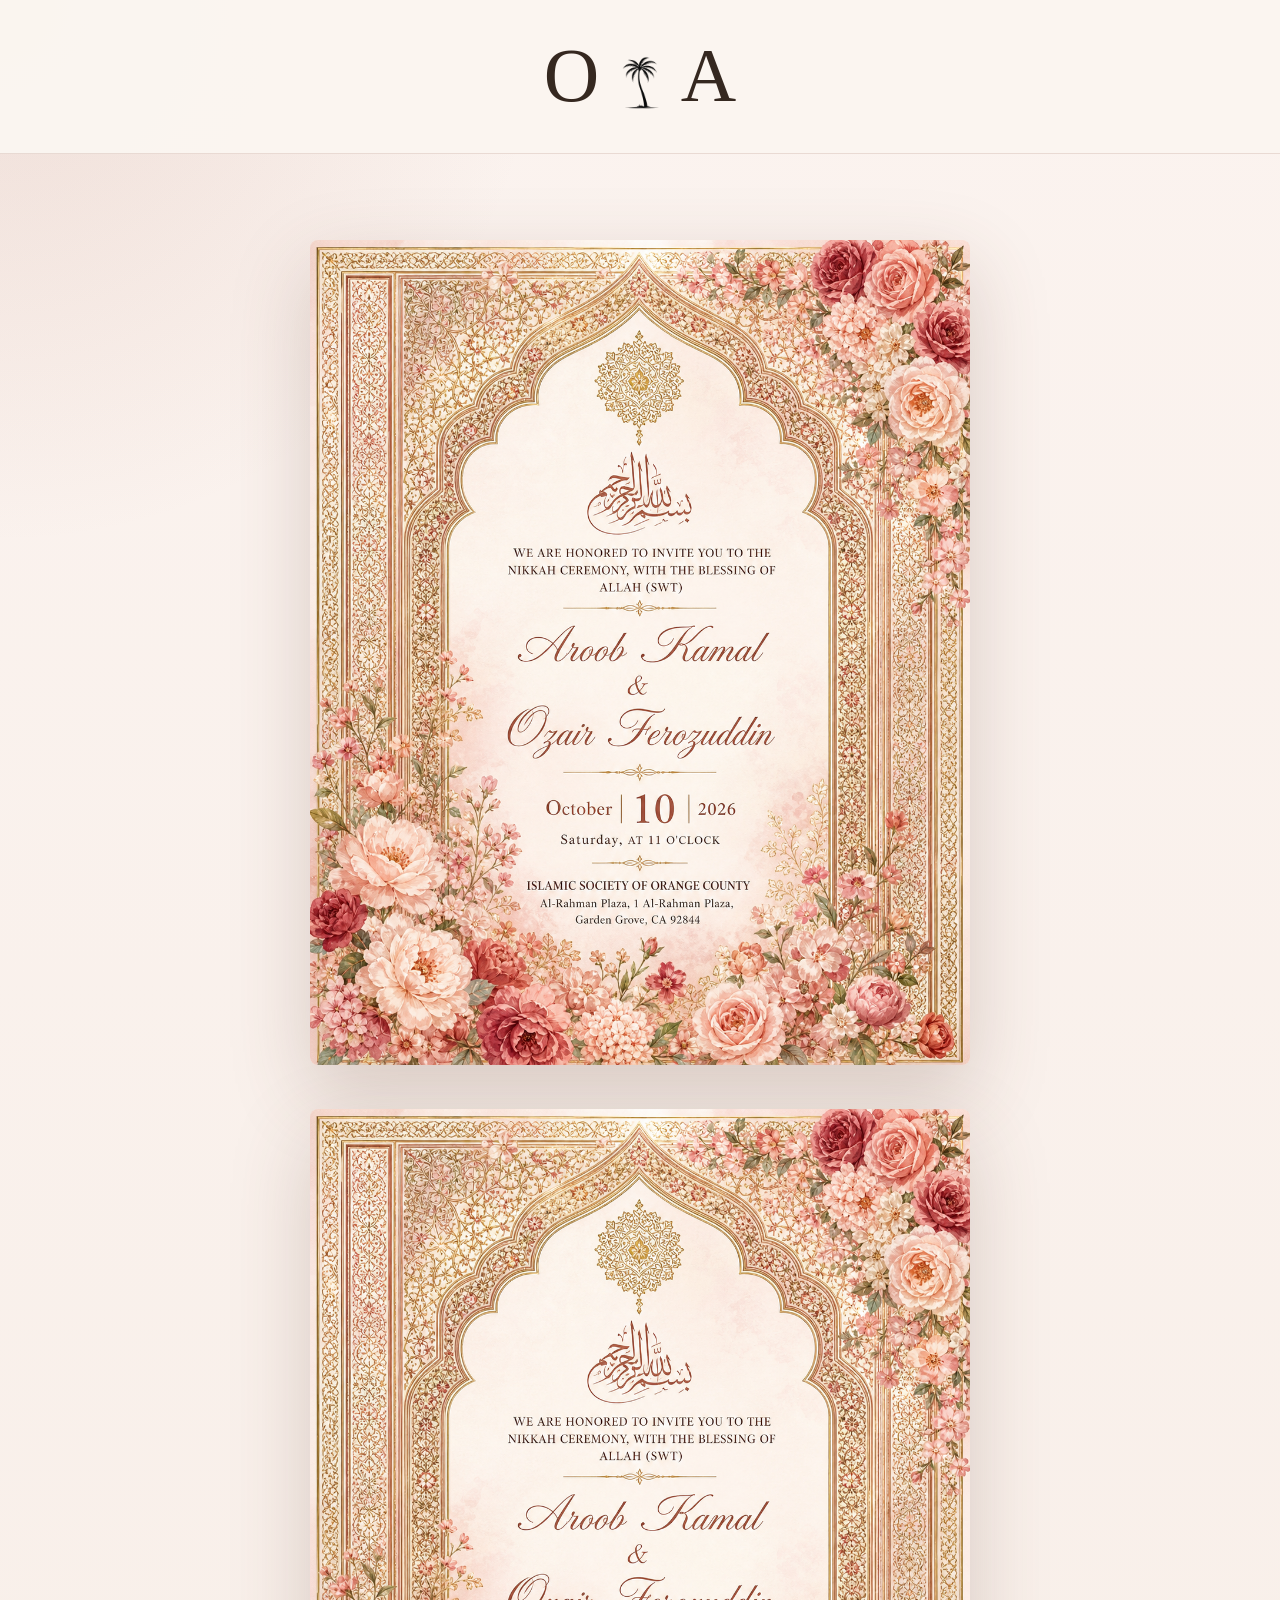
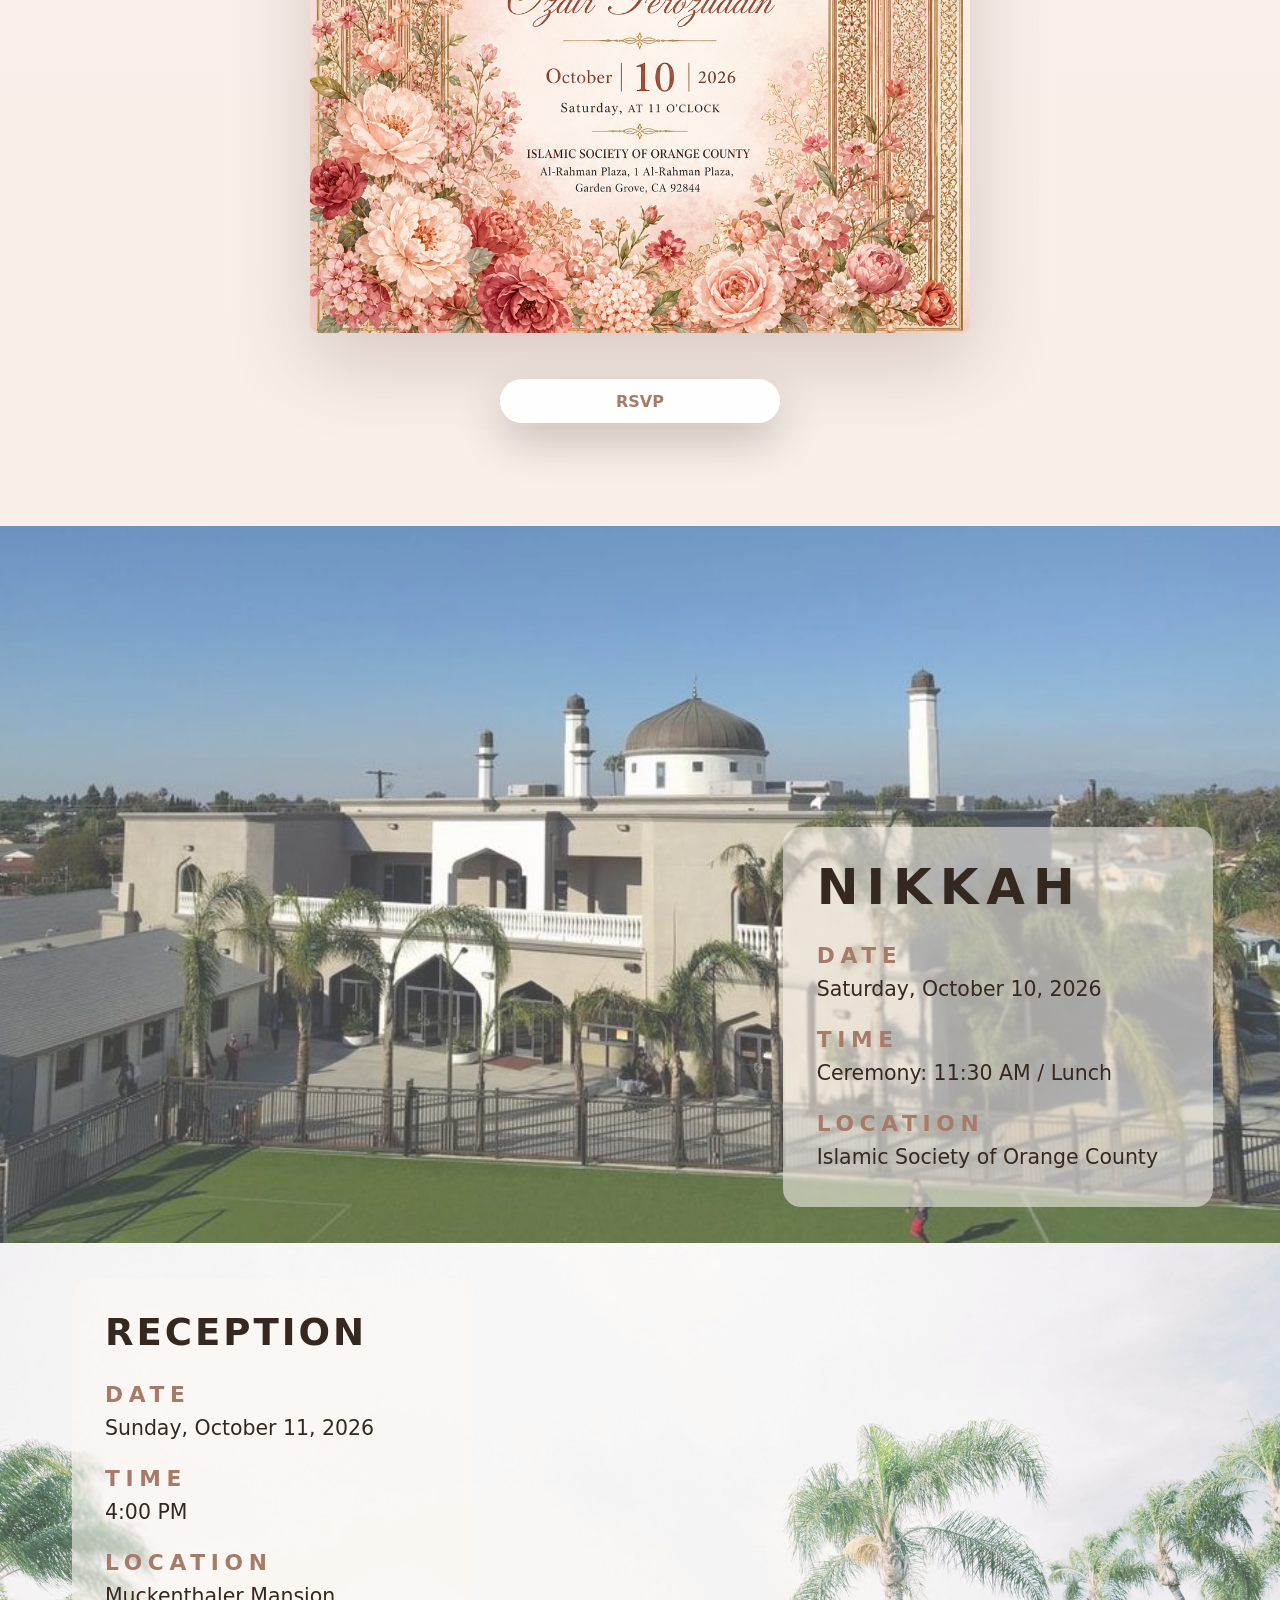
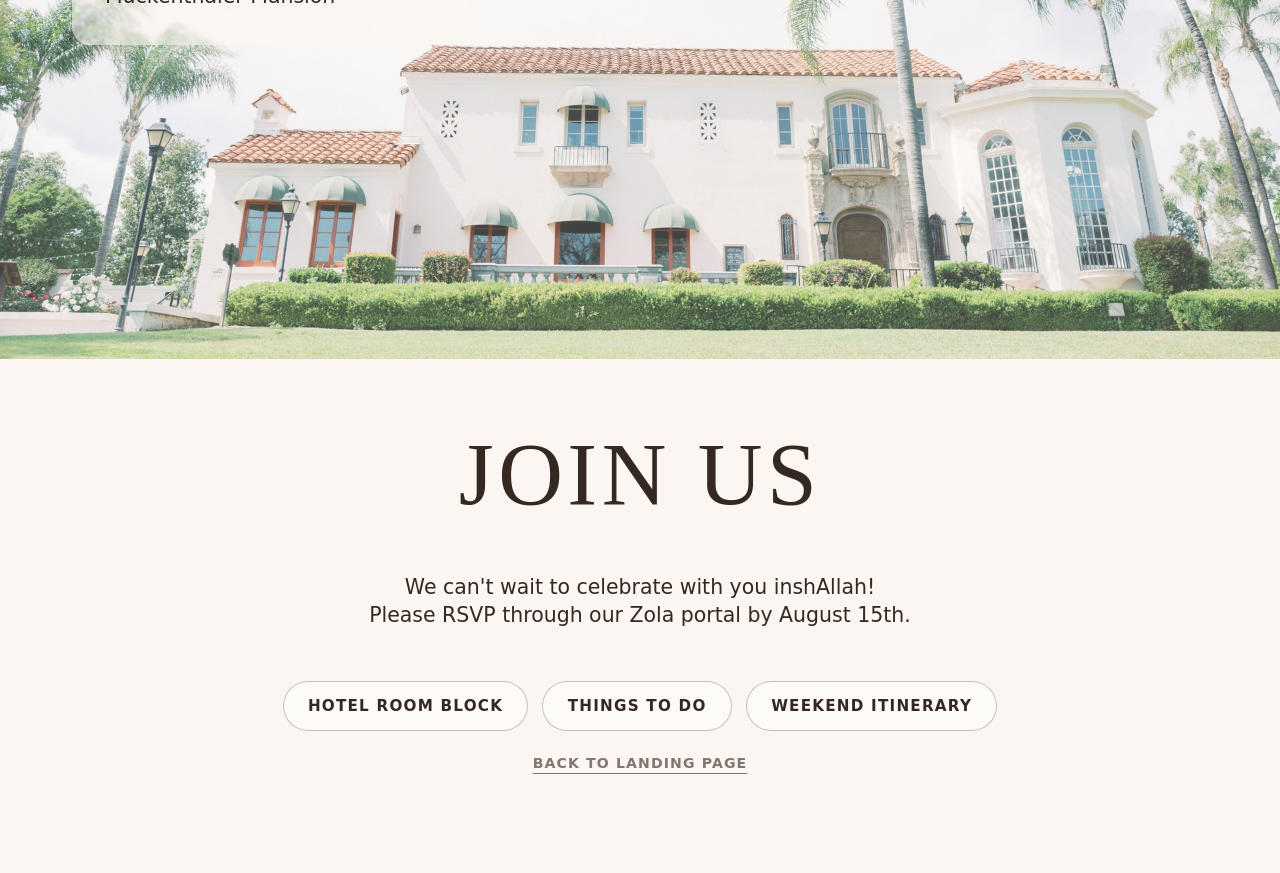
==== invitation.html @ c5f68859 "just built a completely diff rocket, old one too slow" ====
<!doctype html>
<html lang="en">
  <head>
    <meta charset="utf-8">
    <meta name="viewport" content="width=device-width, initial-scale=1">
    <meta name="description" content="Wedding celebration website for Ozair and Aroob.">
    <meta property="og:title" content="Ozair & Aroob | Wedding Celebration">
    <meta property="og:description" content="Wedding invitation and celebration details for Ozair and Aroob.">
    <meta property="og:type" content="website">
    <meta property="og:url" content="https://ozairandaroob.com/">
    <meta property="og:image" content="https://ozairandaroob.com/assets/palmtreegpt.png">
    <meta property="og:image:alt" content="Palm tree silhouette">
    <meta name="twitter:card" content="summary">
    <meta name="twitter:title" content="Ozair & Aroob | Wedding Celebration">
    <meta name="twitter:description" content="Wedding invitation and celebration details for Ozair and Aroob.">
    <meta name="twitter:image" content="https://ozairandaroob.com/assets/palmtreegpt.png">
    <title>Ozair & Aroob | Wedding Celebration</title>
    <link rel="icon" href="data:image/svg+xml,%3Csvg xmlns='http://www.w3.org/2000/svg' viewBox='0 0 64 64'%3E%3Ctext y='52' x='32' text-anchor='middle' font-size='48'%3E%F0%9F%8C%B4%3C/text%3E%3C/svg%3E">
    <link rel="apple-touch-icon" href="assets/palmtreegpt.png">
    <link rel="preload" as="image" href="assets/O%26A%20Nikkah%20Invitation%20Card.png">
    <link rel="stylesheet" href="styles.css">
  </head>
  <body class="invitation-page">
    <header class="site-header" aria-label="Wedding site navigation">
      <a class="brand" href="index.html">
        O
        <img class="brand-palm" src="assets/palmtreegpt.png" alt="">
        A
      </a>
    </header>

    <main>
      <section class="invitation-section" aria-label="Wedding invitations">
        <div class="invitation-grid">
          <div class="invitation-frame">
            <img src="assets/O%26A%20Nikkah%20Invitation%20Card.png" alt="Nikkah invitation for Ozair and Aroob">
          </div>
          <div class="invitation-frame">
            <img src="assets/O%26A%20Nikkah%20Invitation%20Card.png" alt="Second wedding invitation for Ozair and Aroob">
          </div>
        </div>
        <button class="primary-button invitation-rsvp" type="button" data-open-rsvp>RSVP</button>
      </section>

      <section id="welcome" class="nikkah-section" aria-labelledby="nikkah-title">
        <img class="nikkah-image" src="assets/isoc-masjid-cropped.jpg" alt="Islamic Association of Orange County mosque exterior">
        <div class="nikkah-veil"></div>
        <div class="nikkah-card">
          <h2 id="nikkah-title">Nikkah</h2>
          <dl class="nikkah-list">
            <div>
              <dt>Date</dt>
              <dd>Saturday, October 10, 2026</dd>
            </div>
            <div>
              <dt>Time</dt>
              <dd>Ceremony: 11:30 AM / Lunch</dd>
            </div>
            <div>
              <dt>Location</dt>
              <dd>Islamic Society of Orange County</dd>
            </div>
          </dl>
        </div>
      </section>

      <section id="ceremony" class="reception-section" aria-labelledby="reception-title">
        <img class="reception-image" src="assets/mansion.jpg" alt="Muckenthaler Mansion exterior with palm trees">
        <div class="reception-veil"></div>
        <div class="reception-card">
          <h2 id="reception-title">Reception</h2>
          <dl class="reception-list">
            <div>
              <dt>Date</dt>
              <dd>Sunday, October 11, 2026</dd>
            </div>
            <div>
              <dt>Time</dt>
              <dd>4:00 PM</dd>
            </div>
            <div>
              <dt>Location</dt>
              <dd>Muckenthaler Mansion</dd>
            </div>
          </dl>
        </div>
      </section>
    </main>

    <footer id="details" class="footer">
      <h2>Join Us</h2>
      <p>We can't wait to celebrate with you inshAllah!</p>
      <p>Please RSVP through our Zola portal by August 15th.</p>
      <nav class="footer-links" aria-label="Additional wedding pages">
        <a href="hotel-room-block.html">Hotel Room Block</a>
        <a href="things-to-do.html">Things To Do</a>
        <a href="weekend-itinerary.html">Weekend Itinerary</a>
      </nav>
      <a class="landing-link" href="index.html">Back to landing page</a>
    </footer>

    <dialog class="rsvp-dialog" aria-labelledby="rsvp-title">
      <form class="rsvp-form" method="dialog">
        <button class="close-button" type="button" aria-label="Close RSVP form" data-close-rsvp>&times;</button>
        <p class="section-kicker">RSVP</p>
        <h2 id="rsvp-title">Will you be joining us?</h2>
        <label>
          Name
          <input type="text" name="name" autocomplete="name" placeholder="Your full name">
        </label>
        <label>
          Email
          <input type="email" name="email" autocomplete="email" placeholder="you@example.com">
        </label>
        <label>
          Attendance
          <select name="attendance">
            <option>Happily attending</option>
            <option>Unable to attend</option>
          </select>
        </label>
        <label>
          Message
          <textarea name="message" rows="4" placeholder="Dietary notes, song requests, or a sweet note"></textarea>
        </label>
        <button class="primary-button primary-button--full" type="submit">Send RSVP</button>
      </form>
    </dialog>

    <script src="script.js"></script>
  </body>
</html>
---- styles.css ----
:root {
  --ink: #352820;
  --paper: #fbf6f1;
  --sage: #8f7465;
  --rose: #a77b68;
  --white: #ffffff;
  --shadow: 0 22px 70px rgba(22, 32, 29, 0.18);
}

* {
  box-sizing: border-box;
}

html {
  scroll-behavior: smooth;
}

body {
  margin: 0;
  color: var(--ink);
  background: var(--paper);
  font-family: Inter, ui-sans-serif, system-ui, -apple-system, BlinkMacSystemFont, "Segoe UI", sans-serif;
}

body.landing-page,
body.invitation-page {
  min-height: 100vh;
}

button,
input,
select,
textarea {
  font: inherit;
}

a {
  color: inherit;
}

.site-header {
  position: relative;
  z-index: 10;
  display: grid;
  grid-template-columns: 1fr;
  align-items: center;
  justify-items: center;
  width: 100%;
  min-height: 154px;
  margin: 0;
  padding: 24px clamp(24px, 4vw, 76px);
  border-bottom: 1px solid rgba(167, 123, 104, 0.22);
  color: var(--ink);
  background: rgba(251, 246, 241, 0.96);
}

.brand {
  display: inline-flex;
  align-items: center;
  justify-self: center;
  gap: 0.16em;
  text-decoration: none;
  font-family: Georgia, "Times New Roman", serif;
  font-size: clamp(4.2rem, 6vw, 6.4rem);
  line-height: 1;
  letter-spacing: 0;
}

.brand-palm {
  display: inline-block;
  width: 0.74em;
  height: 0.94em;
  object-fit: contain;
  transform: translateY(0.1em);
}

.primary-button {
  min-height: 44px;
  border: 0;
  border-radius: 999px;
  cursor: pointer;
  font-weight: 700;
}

.primary-button {
  display: inline-flex;
  align-items: center;
  justify-content: center;
  width: max-content;
  min-width: 280px;
  padding: 0 42px;
  color: var(--rose);
  background: rgba(255, 255, 255, 0.96);
  box-shadow: 0 18px 44px rgba(53, 40, 32, 0.24);
  transition: transform 180ms ease, background 180ms ease;
}

.primary-button:hover {
  transform: translateY(-1px);
}

.primary-button:hover {
  background: var(--white);
}

.hero {
  position: relative;
  display: grid;
  min-height: calc(100vh - 154px);
  overflow: hidden;
  color: var(--white);
}

.hero-video,
.hero-tint {
  position: absolute;
  inset: 0;
  width: 100%;
  height: 100%;
}

.hero-video {
  object-fit: cover;
}

.hero-tint {
  background:
    linear-gradient(0deg, rgba(20, 14, 10, 0.48), rgba(20, 14, 10, 0.05) 54%),
    rgba(245, 216, 166, 0.08);
}

.hero-content {
  position: relative;
  z-index: 1;
  align-self: center;
  justify-self: center;
  display: grid;
  justify-items: center;
  width: min(1320px, calc(100% - 40px));
  margin: 0 auto;
  padding: clamp(80px, 11vw, 150px) 0 34px;
  text-align: center;
}

.eyebrow,
.section-kicker {
  margin: 0 0 14px;
  color: currentColor;
  font-size: 0.78rem;
  font-weight: 800;
  letter-spacing: 0.12em;
  text-transform: uppercase;
}

.hero h1 {
  max-width: 1180px;
  margin: 0;
  font-family: Georgia, "Times New Roman", serif;
  font-size: clamp(4.7rem, 10vw, 9.1rem);
  font-weight: 400;
  line-height: 0.9;
  letter-spacing: 0;
  text-transform: uppercase;
}

.hero-location,
.hero-date {
  margin: 0;
  color: rgba(255, 255, 255, 0.96);
  font-weight: 400;
  line-height: 1.15;
}

.hero-location {
  margin-top: 28px;
  font-size: clamp(2rem, 4vw, 3.55rem);
}

.hero-date {
  margin-top: 14px;
  margin-bottom: 62px;
  font-size: clamp(1.65rem, 3vw, 2.85rem);
}

.landing-hero {
  min-height: 100vh;
}

.landing-content {
  padding-top: clamp(96px, 12vw, 164px);
}

.enter-button {
  position: relative;
  display: inline-flex;
  align-items: center;
  justify-content: center;
  min-height: 52px;
  margin-top: 4px;
  padding: 0 14px;
  color: rgba(255, 255, 255, 0.96);
  background: transparent;
  border: 0;
  text-decoration: none;
  font-size: clamp(1.05rem, 1.8vw, 1.35rem);
  font-weight: 800;
  letter-spacing: 0.22em;
  text-transform: uppercase;
}

.enter-button::after {
  content: "";
  position: absolute;
  left: 14px;
  right: calc(14px + 0.22em);
  bottom: 7px;
  height: 1px;
  background: currentColor;
  transform: scaleX(0.55);
  transform-origin: center;
  transition: transform 220ms ease;
}

.enter-button:hover::after {
  transform: scaleX(1);
}

.invitation-page {
  background:
    radial-gradient(circle at top left, rgba(183, 123, 104, 0.18), transparent 34rem),
    linear-gradient(180deg, #fbf3ef 0%, #f8efe9 48%, var(--paper) 100%);
}

.invitation-section {
  display: grid;
  justify-items: center;
  gap: clamp(26px, 4vw, 44px);
  padding: clamp(46px, 7vw, 86px) 20px clamp(64px, 8vw, 108px);
  text-align: center;
}

.invitation-grid {
  display: grid;
  grid-template-columns: 1fr;
  gap: clamp(28px, 4vw, 44px);
  align-items: start;
  width: min(660px, 100%);
}

.invitation-frame {
  display: block;
  width: 100%;
  border-radius: 8px;
  background: transparent;
  box-shadow: 0 28px 80px rgba(98, 65, 48, 0.22);
}

.invitation-frame img {
  display: block;
  width: 100%;
  border-radius: 8px;
}

.invitation-rsvp {
  margin-top: 2px;
}

.nikkah-section,
.reception-section {
  position: relative;
  display: grid;
  min-height: min(56vw, 760px);
  overflow: hidden;
  isolation: isolate;
}

.nikkah-image,
.nikkah-veil,
.reception-image,
.reception-veil {
  position: absolute;
  inset: 0;
  width: 100%;
  height: 100%;
}

.nikkah-image,
.reception-image {
  z-index: -2;
  object-fit: cover;
  object-position: center center;
}

.nikkah-veil,
.reception-veil {
  z-index: -1;
  background: rgba(251, 246, 241, 0.25);
}

.nikkah-card,
.reception-card {
  align-self: center;
  width: min(430px, calc(100% - 40px));
  padding: clamp(28px, 2.8vw, 44px) clamp(28px, 2.6vw, 38px);
  border-radius: 18px;
  color: var(--ink);
  background: rgba(251, 246, 241, 0.56);
  box-shadow: none;
  backdrop-filter: blur(1px);
}

.nikkah-card {
  align-self: end;
  justify-self: end;
  margin: 118px clamp(20px, 5.2vw, 108px) 36px 20px;
}

.reception-card {
  align-self: start;
  justify-self: start;
  width: min(400px, calc(100% - 40px));
  margin: 36px 20px 96px clamp(20px, 5.6vw, 112px);
}

.nikkah-card h2,
.reception-card h2 {
  margin: 0 0 30px;
  font-size: clamp(2.55rem, 3.9vw, 3.65rem);
  font-weight: 900;
  line-height: 1;
  letter-spacing: 0.16em;
  text-transform: uppercase;
}

.reception-card h2 {
  font-size: clamp(2.15rem, 2.9vw, 2.75rem);
  letter-spacing: 0.08em;
}

.nikkah-list,
.reception-list {
  display: grid;
  gap: 24px;
  margin: 0;
}

.nikkah-list div,
.reception-list div {
  display: grid;
  gap: 8px;
}

.nikkah-list dt,
.reception-list dt {
  color: var(--rose);
  font-size: clamp(1.05rem, 1.7vw, 1.55rem);
  font-weight: 900;
  letter-spacing: 0.26em;
  text-transform: uppercase;
}

.nikkah-list dd,
.reception-list dd {
  margin: 0;
  font-size: clamp(1.05rem, 1.6vw, 1.42rem);
  line-height: 1.32;
}

.rsvp-form .section-kicker {
  color: var(--rose);
}

.rsvp-form h2 {
  margin: 0;
  font-family: Georgia, "Times New Roman", serif;
  font-size: clamp(2.35rem, 5vw, 4.6rem);
  font-weight: 400;
  line-height: 1;
  letter-spacing: 0;
}

.footer {
  display: grid;
  justify-items: center;
  padding: clamp(48px, 6vw, 72px) 20px clamp(74px, 8vw, 104px);
  color: var(--ink);
  text-align: center;
  background: var(--paper);
}

.footer h2 {
  margin: 0 0 clamp(38px, 4.5vw, 60px);
  font-family: Georgia, "Times New Roman", serif;
  font-size: clamp(4rem, 7vw, 6.8rem);
  font-weight: 400;
  line-height: 0.95;
  letter-spacing: 0.05em;
  text-transform: uppercase;
}

.footer p {
  margin: 0;
  max-width: 720px;
  font-size: clamp(1.08rem, 1.6vw, 1.45rem);
  line-height: 1.35;
}

.footer-links {
  display: flex;
  flex-wrap: wrap;
  justify-content: center;
  gap: 14px;
  width: min(880px, 100%);
  margin-top: clamp(34px, 4vw, 52px);
}

.footer-links a {
  display: inline-flex;
  align-items: center;
  justify-content: center;
  min-height: 50px;
  min-width: 190px;
  padding: 0 24px;
  border: 1px solid rgba(53, 40, 32, 0.28);
  border-radius: 999px;
  color: var(--ink);
  background: rgba(255, 255, 255, 0.52);
  text-decoration: none;
  font-size: 0.95rem;
  font-weight: 800;
  letter-spacing: 0.08em;
  text-transform: uppercase;
  transition: transform 180ms ease, background 180ms ease, border-color 180ms ease;
}

.footer-links a:hover {
  border-color: rgba(53, 40, 32, 0.52);
  background: rgba(255, 255, 255, 0.84);
  transform: translateY(-1px);
}

.landing-link {
  margin-top: 24px;
  color: rgba(53, 40, 32, 0.62);
  font-size: 0.88rem;
  font-weight: 700;
  letter-spacing: 0.08em;
  text-transform: uppercase;
  text-decoration: underline;
  text-underline-offset: 5px;
  transition: color 180ms ease;
}

.landing-link:hover {
  color: var(--ink);
}

.rsvp-dialog {
  width: min(560px, calc(100% - 32px));
  padding: 0;
  border: 0;
  border-radius: 8px;
  color: var(--ink);
  background: var(--paper);
  box-shadow: var(--shadow);
}

.rsvp-dialog::backdrop {
  background: rgba(22, 32, 29, 0.66);
}

.rsvp-form {
  position: relative;
  display: grid;
  gap: 16px;
  padding: clamp(24px, 6vw, 42px);
}

.rsvp-form h2 {
  margin-bottom: 10px;
  font-size: clamp(2.15rem, 8vw, 3.4rem);
}

.rsvp-form label {
  display: grid;
  gap: 7px;
  font-size: 0.88rem;
  font-weight: 800;
}

.rsvp-form input,
.rsvp-form select,
.rsvp-form textarea {
  width: 100%;
  min-height: 46px;
  border: 1px solid rgba(22, 32, 29, 0.2);
  border-radius: 8px;
  padding: 11px 12px;
  color: var(--ink);
  background: var(--white);
}

.rsvp-form textarea {
  resize: vertical;
}

.primary-button--full {
  width: 100%;
  margin-top: 4px;
}

.close-button {
  position: absolute;
  top: 12px;
  right: 14px;
  width: 38px;
  height: 38px;
  border: 0;
  border-radius: 50%;
  color: var(--ink);
  background: rgba(22, 32, 29, 0.08);
  cursor: pointer;
  font-size: 1.6rem;
  line-height: 1;
}

@media (max-width: 840px) {
  .site-header {
    min-height: 118px;
    padding-inline: 18px;
  }

  .hero {
    min-height: calc(100vh - 118px);
  }

  .landing-hero {
    min-height: 100vh;
  }

  .hero-content {
    width: min(100% - 32px, 680px);
    padding-top: 72px;
    padding-bottom: 36px;
  }

  .nikkah-section,
  .reception-section {
    min-height: auto;
    padding: 72px 0 86px;
  }

  .nikkah-image,
  .reception-image {
    object-position: center bottom;
  }

  .nikkah-card,
  .reception-card {
    width: min(74vw, 390px);
    margin: 0;
  }

  .nikkah-card {
    justify-self: end;
    margin: 48px 24px 0 0;
  }

  .reception-card {
    width: min(74vw, 370px);
    justify-self: start;
    margin: 0 0 0 24px;
  }

  .footer {
    padding-inline: 20px;
  }
}

@media (max-width: 520px) {
  .site-header {
    min-height: 92px;
    padding: 14px;
  }

  .brand {
    font-size: clamp(2.25rem, 13vw, 3.4rem);
  }

  .hero-content {
    padding-top: 54px;
  }

  .hero h1 {
    font-size: clamp(3.05rem, 16vw, 4.6rem);
  }

  .hero-location {
    margin-top: 20px;
    font-size: clamp(1.45rem, 8vw, 2.1rem);
  }

  .hero-date {
    margin-bottom: 42px;
    font-size: clamp(1.25rem, 7vw, 1.85rem);
  }

  .landing-content {
    padding-top: 84px;
  }

  .primary-button {
    min-width: min(280px, 86vw);
  }

  .nikkah-section,
  .reception-section {
    padding: 54px 0 74px;
  }

  .nikkah-card,
  .reception-card {
    width: min(88vw, 360px);
    border-radius: 14px;
  }

  .nikkah-card {
    margin-right: 16px;
  }

  .reception-card {
    margin-left: 16px;
  }

  .reception-card h2 {
    font-size: clamp(2rem, 9vw, 2.65rem);
    letter-spacing: 0.08em;
  }

  .nikkah-card h2,
  .reception-card h2 {
    letter-spacing: 0.12em;
  }

  .footer {
    padding-top: 42px;
  }

  .footer-links {
    display: grid;
    gap: 12px;
  }

  .footer-links a {
    width: min(100%, 310px);
    min-width: 0;
  }

  .invitation-section {
    padding-top: 38px;
  }

  .invitation-frame {
    width: 100%;
  }

  .invitation-grid {
    width: min(430px, 92vw);
  }

}

@media (prefers-reduced-motion: reduce) {
  html {
    scroll-behavior: auto;
  }

  .hero-video {
    display: none;
  }

  .hero {
    background: url("assets/la-palms-poster.png") center / cover;
  }

  .primary-button {
    transition: none;
  }
}
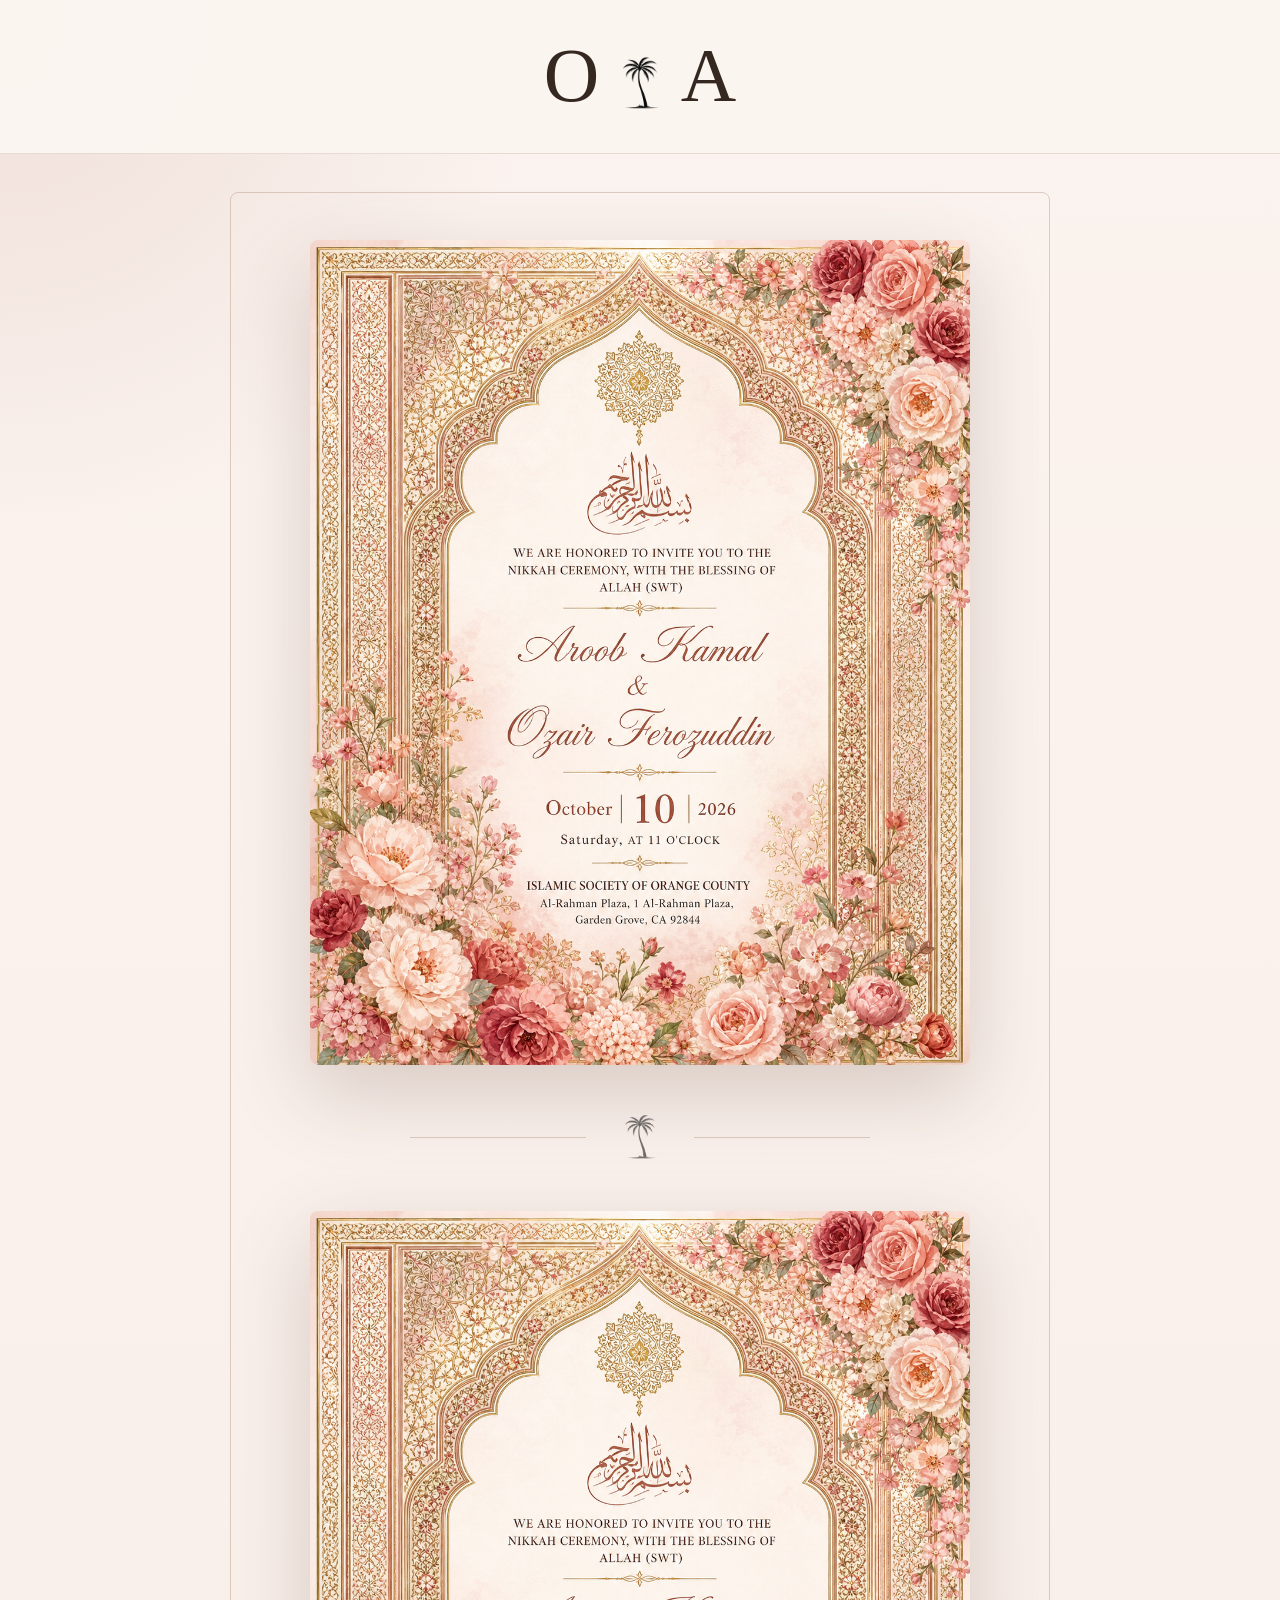
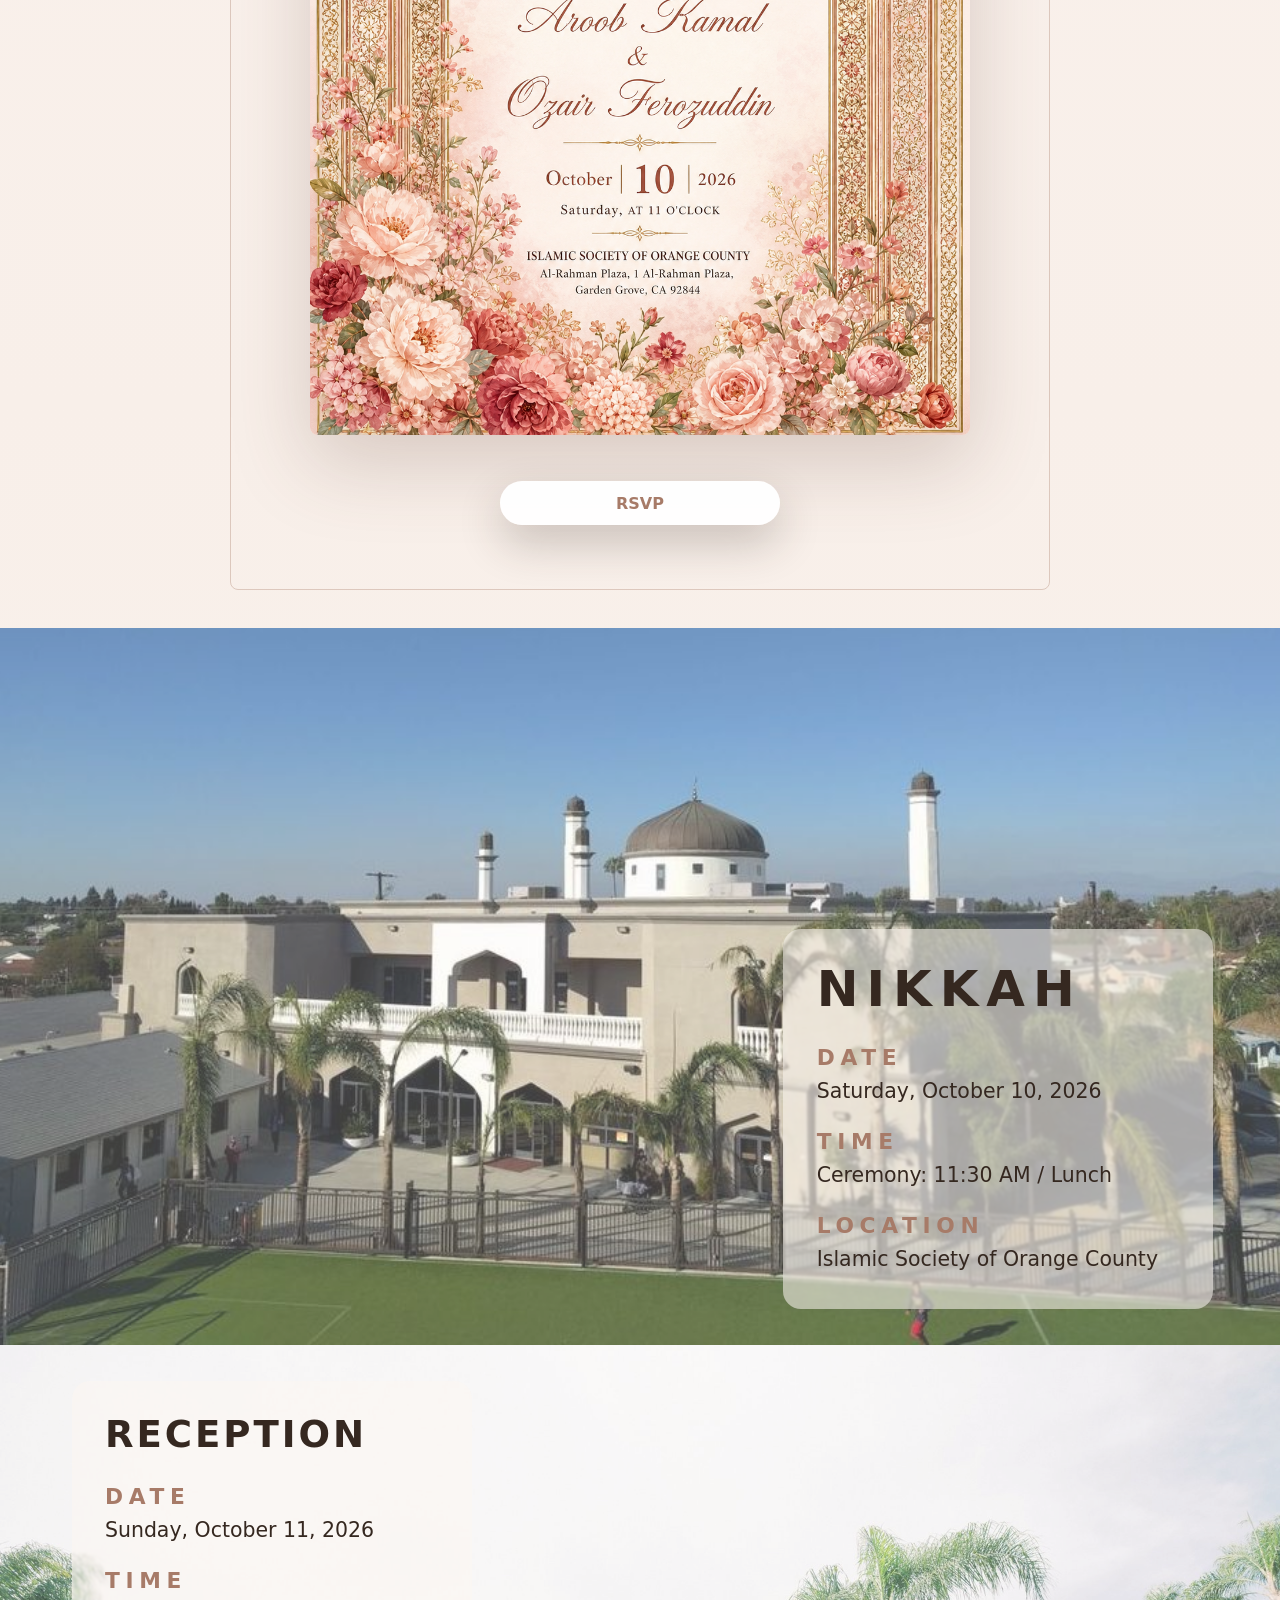
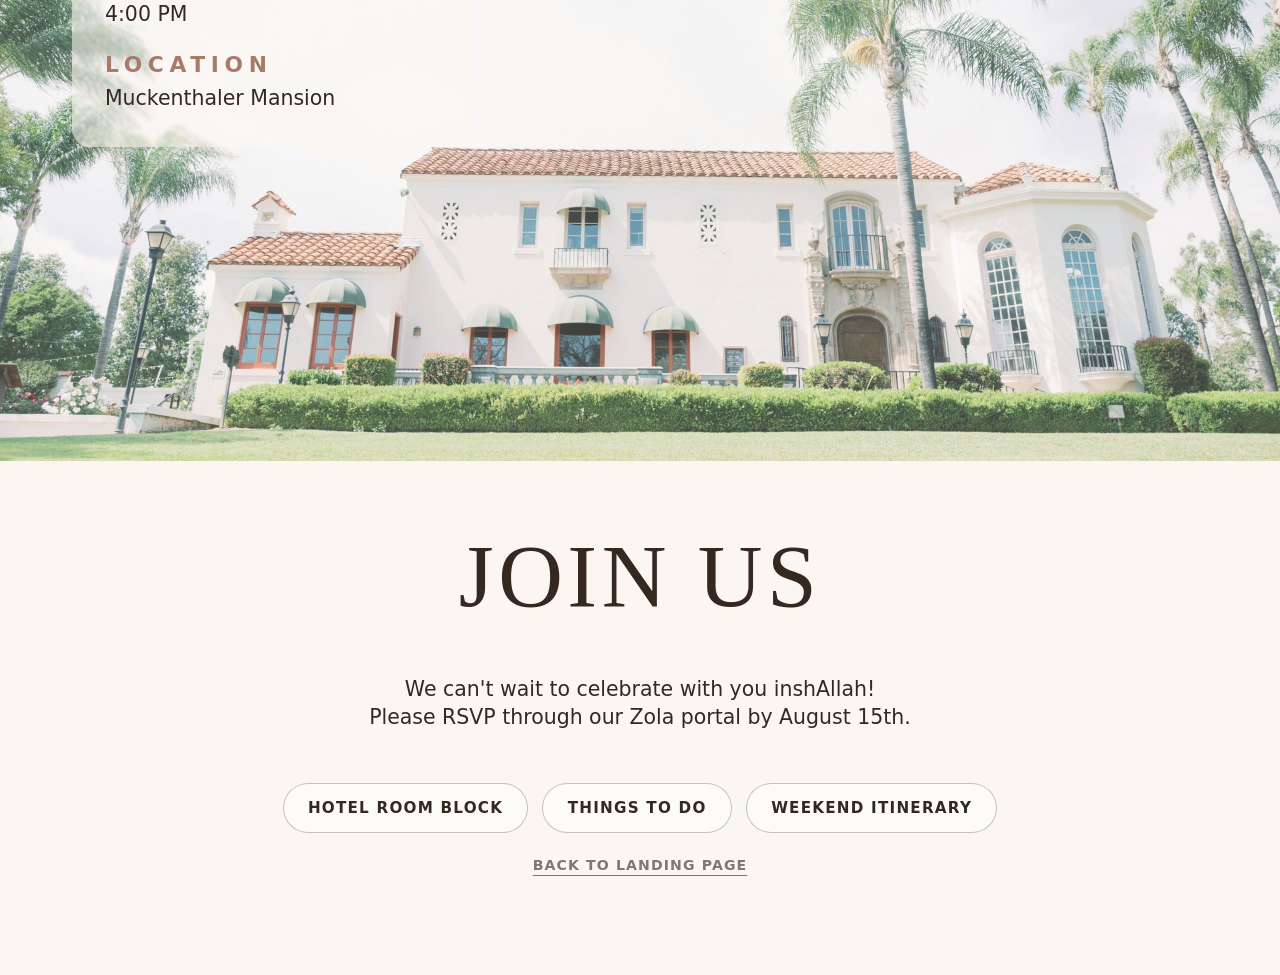
==== commit 76b4730f: "added some color to the rocket" ====
--- a/invitation.html
+++ b/invitation.html
@@ -34,6 +34,11 @@
         <div class="invitation-grid">
           <div class="invitation-frame">
             <img src="assets/O%26A%20Nikkah%20Invitation%20Card.png" alt="Nikkah invitation for Ozair and Aroob">
+          </div>
+          <div class="invitation-divider" aria-hidden="true">
+            <span></span>
+            <img src="assets/palmtreegpt.png" alt="">
+            <span></span>
           </div>
           <div class="invitation-frame">
             <img src="assets/O%26A%20Nikkah%20Invitation%20Card.png" alt="Second wedding invitation for Ozair and Aroob">
--- a/styles.css
+++ b/styles.css
@@ -232,6 +232,7 @@
 }
 
 .invitation-section {
+  position: relative;
   display: grid;
   justify-items: center;
   gap: clamp(26px, 4vw, 44px);
@@ -239,10 +240,21 @@
   text-align: center;
 }
 
+.invitation-section::before {
+  content: "";
+  position: absolute;
+  inset: clamp(20px, 3vw, 38px) max(16px, calc((100% - 820px) / 2));
+  border: 1px solid rgba(167, 123, 104, 0.34);
+  border-radius: 8px;
+  pointer-events: none;
+}
+
 .invitation-grid {
+  position: relative;
+  z-index: 1;
   display: grid;
   grid-template-columns: 1fr;
-  gap: clamp(28px, 4vw, 44px);
+  gap: clamp(24px, 4vw, 42px);
   align-items: start;
   width: min(660px, 100%);
 }
@@ -261,7 +273,30 @@
   border-radius: 8px;
 }
 
+.invitation-divider {
+  display: grid;
+  grid-template-columns: minmax(42px, 1fr) auto minmax(42px, 1fr);
+  align-items: center;
+  gap: clamp(14px, 3vw, 28px);
+  width: min(460px, 86%);
+  margin: 0 auto;
+}
+
+.invitation-divider span {
+  height: 1px;
+  background: rgba(167, 123, 104, 0.34);
+}
+
+.invitation-divider img {
+  width: 52px;
+  height: 62px;
+  object-fit: contain;
+  opacity: 0.58;
+}
+
 .invitation-rsvp {
+  position: relative;
+  z-index: 1;
   margin-top: 2px;
 }
 
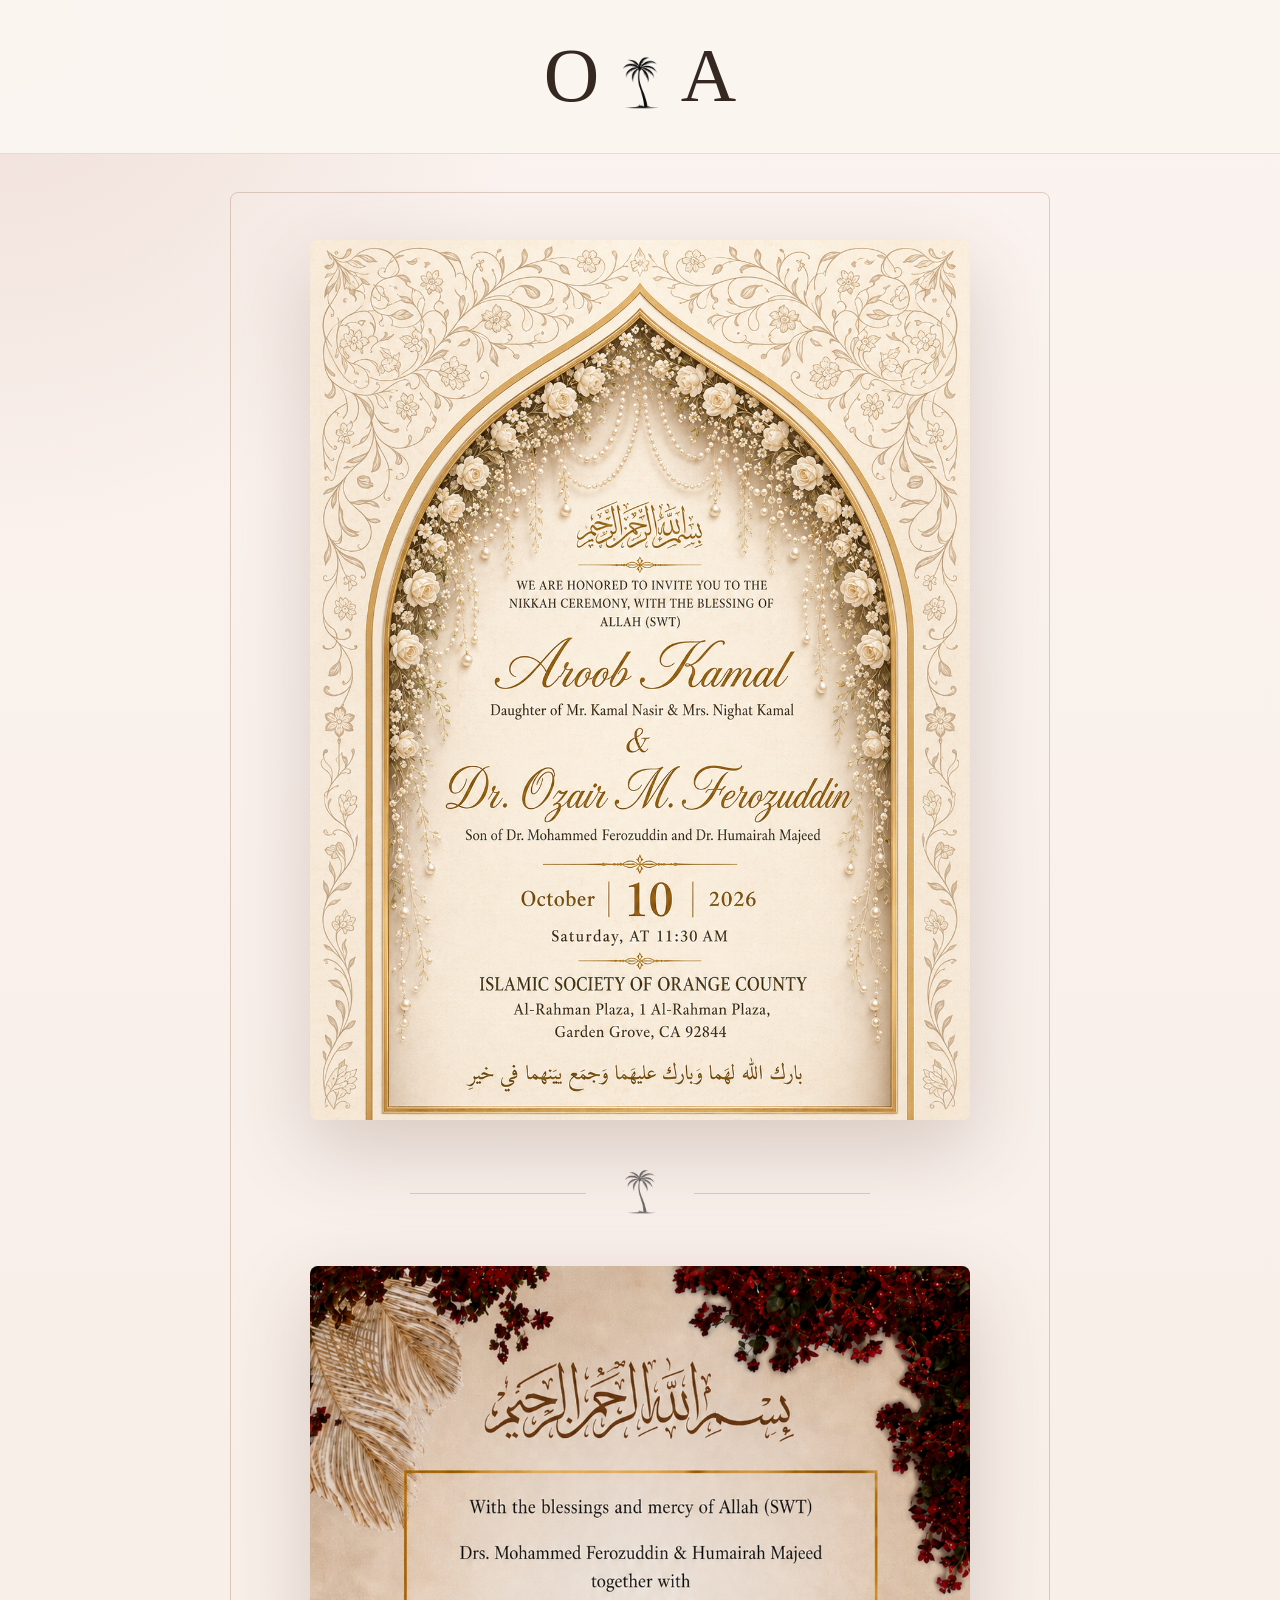
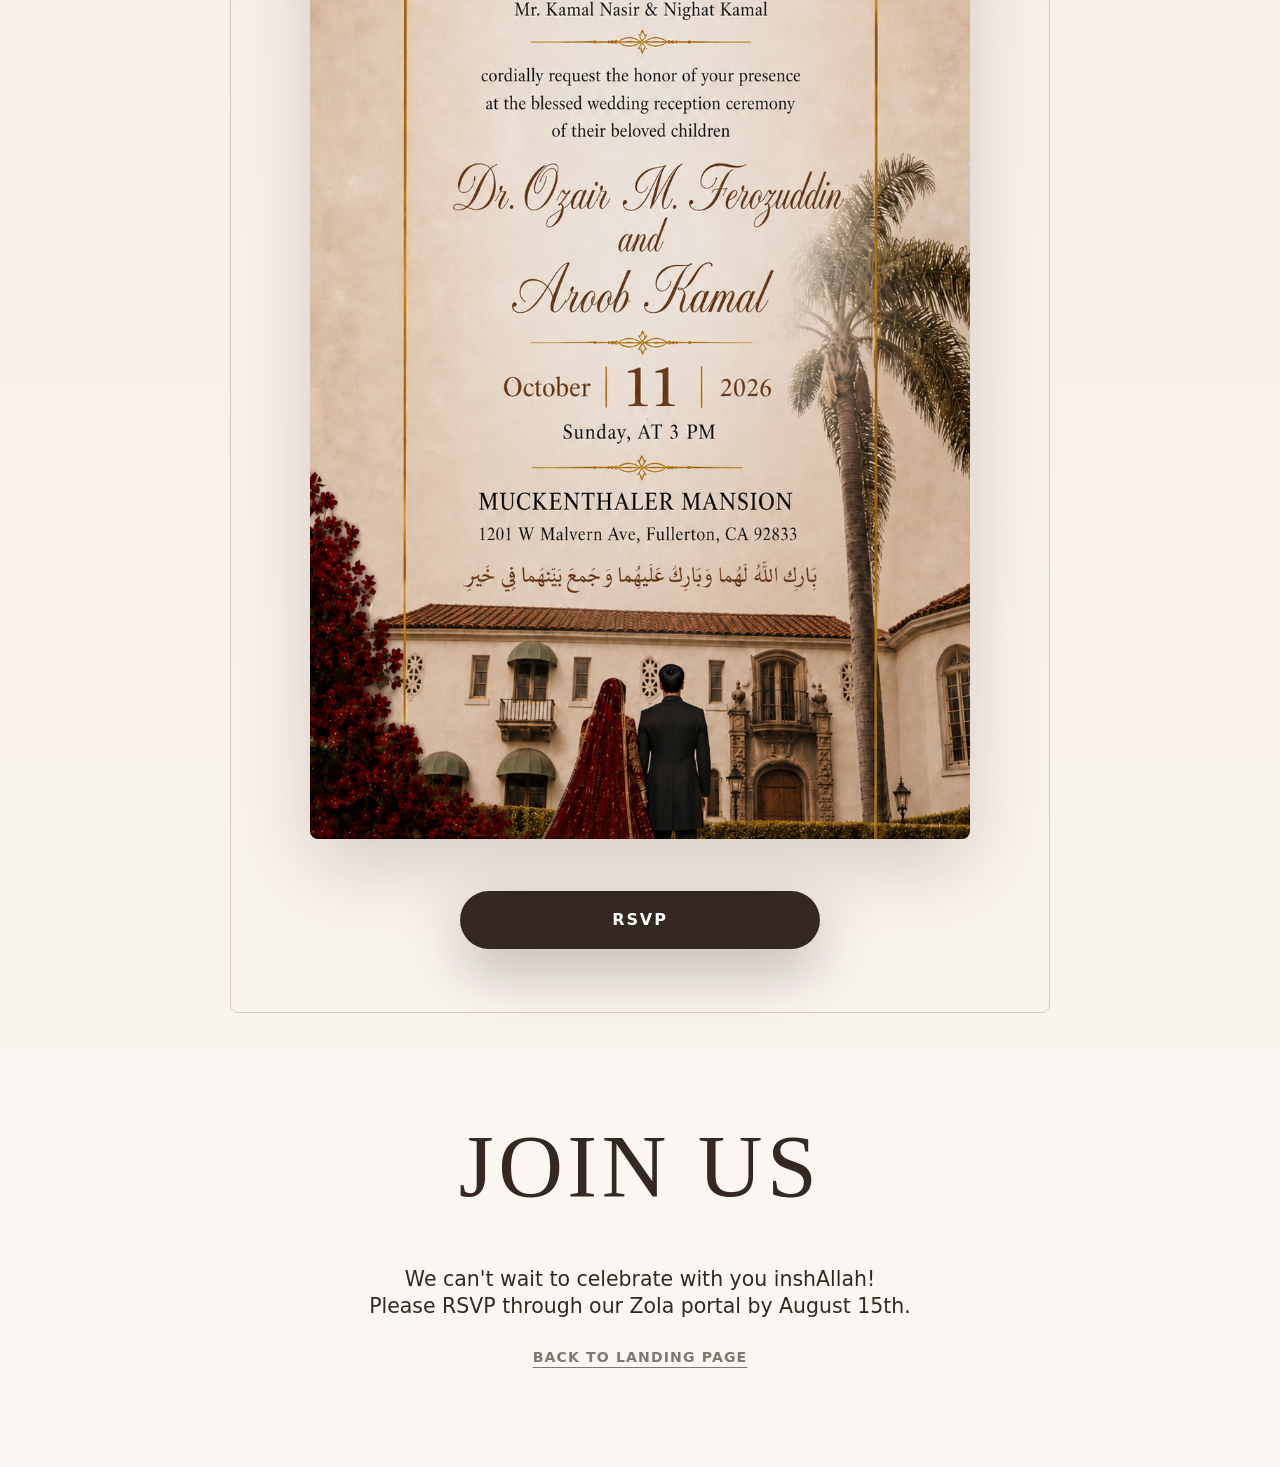
==== commit 9e86d622: "to the moon" ====
--- a/invitation.html
+++ b/invitation.html
@@ -3,6 +3,7 @@
   <head>
     <meta charset="utf-8">
     <meta name="viewport" content="width=device-width, initial-scale=1">
+    <meta name="robots" content="noindex, nofollow">
     <meta name="description" content="Wedding celebration website for Ozair and Aroob.">
     <meta property="og:title" content="Ozair & Aroob | Wedding Celebration">
     <meta property="og:description" content="Wedding invitation and celebration details for Ozair and Aroob.">
@@ -17,7 +18,8 @@
     <title>Ozair & Aroob | Wedding Celebration</title>
     <link rel="icon" href="data:image/svg+xml,%3Csvg xmlns='http://www.w3.org/2000/svg' viewBox='0 0 64 64'%3E%3Ctext y='52' x='32' text-anchor='middle' font-size='48'%3E%F0%9F%8C%B4%3C/text%3E%3C/svg%3E">
     <link rel="apple-touch-icon" href="assets/palmtreegpt.png">
-    <link rel="preload" as="image" href="assets/O%26A%20Nikkah%20Invitation%20Card.png">
+    <link rel="preload" as="image" href="assets/Nikkah%201.png">
+    <link rel="preload" as="image" href="assets/Reception%202.png">
     <link rel="stylesheet" href="styles.css">
   </head>
   <body class="invitation-page">
@@ -33,7 +35,7 @@
       <section class="invitation-section" aria-label="Wedding invitations">
         <div class="invitation-grid">
           <div class="invitation-frame">
-            <img src="assets/O%26A%20Nikkah%20Invitation%20Card.png" alt="Nikkah invitation for Ozair and Aroob">
+            <img src="assets/Nikkah%201.png" alt="Nikkah invitation for Ozair and Aroob">
           </div>
           <div class="invitation-divider" aria-hidden="true">
             <span></span>
@@ -41,12 +43,13 @@
             <span></span>
           </div>
           <div class="invitation-frame">
-            <img src="assets/O%26A%20Nikkah%20Invitation%20Card.png" alt="Second wedding invitation for Ozair and Aroob">
+            <img src="assets/Reception%202.png" alt="Reception invitation for Ozair and Aroob">
           </div>
         </div>
-        <button class="primary-button invitation-rsvp" type="button" data-open-rsvp>RSVP</button>
+        <a class="primary-button invitation-rsvp" href="https://www.zola.com/wedding/ozairandaroob">RSVP</a>
       </section>
 
+      <!--
       <section id="welcome" class="nikkah-section" aria-labelledby="nikkah-title">
         <img class="nikkah-image" src="assets/isoc-masjid-cropped.jpg" alt="Islamic Association of Orange County mosque exterior">
         <div class="nikkah-veil"></div>
@@ -81,7 +84,7 @@
             </div>
             <div>
               <dt>Time</dt>
-              <dd>4:00 PM</dd>
+              <dd>3:00 PM</dd>
             </div>
             <div>
               <dt>Location</dt>
@@ -90,48 +93,14 @@
           </dl>
         </div>
       </section>
+      -->
     </main>
 
     <footer id="details" class="footer">
       <h2>Join Us</h2>
       <p>We can't wait to celebrate with you inshAllah!</p>
       <p>Please RSVP through our Zola portal by August 15th.</p>
-      <nav class="footer-links" aria-label="Additional wedding pages">
-        <a href="hotel-room-block.html">Hotel Room Block</a>
-        <a href="things-to-do.html">Things To Do</a>
-        <a href="weekend-itinerary.html">Weekend Itinerary</a>
-      </nav>
       <a class="landing-link" href="index.html">Back to landing page</a>
     </footer>
-
-    <dialog class="rsvp-dialog" aria-labelledby="rsvp-title">
-      <form class="rsvp-form" method="dialog">
-        <button class="close-button" type="button" aria-label="Close RSVP form" data-close-rsvp>&times;</button>
-        <p class="section-kicker">RSVP</p>
-        <h2 id="rsvp-title">Will you be joining us?</h2>
-        <label>
-          Name
-          <input type="text" name="name" autocomplete="name" placeholder="Your full name">
-        </label>
-        <label>
-          Email
-          <input type="email" name="email" autocomplete="email" placeholder="you@example.com">
-        </label>
-        <label>
-          Attendance
-          <select name="attendance">
-            <option>Happily attending</option>
-            <option>Unable to attend</option>
-          </select>
-        </label>
-        <label>
-          Message
-          <textarea name="message" rows="4" placeholder="Dietary notes, song requests, or a sweet note"></textarea>
-        </label>
-        <button class="primary-button primary-button--full" type="submit">Send RSVP</button>
-      </form>
-    </dialog>
-
-    <script src="script.js"></script>
   </body>
 </html>
--- a/styles.css
+++ b/styles.css
@@ -80,9 +80,6 @@
   border-radius: 999px;
   cursor: pointer;
   font-weight: 700;
-}
-
-.primary-button {
   display: inline-flex;
   align-items: center;
   justify-content: center;
@@ -91,6 +88,7 @@
   padding: 0 42px;
   color: var(--rose);
   background: rgba(255, 255, 255, 0.96);
+  text-decoration: none;
   box-shadow: 0 18px 44px rgba(53, 40, 32, 0.24);
   transition: transform 180ms ease, background 180ms ease;
 }
@@ -140,16 +138,6 @@
   margin: 0 auto;
   padding: clamp(80px, 11vw, 150px) 0 34px;
   text-align: center;
-}
-
-.eyebrow,
-.section-kicker {
-  margin: 0 0 14px;
-  color: currentColor;
-  font-size: 0.78rem;
-  font-weight: 800;
-  letter-spacing: 0.12em;
-  text-transform: uppercase;
 }
 
 .hero h1 {
@@ -297,7 +285,18 @@
 .invitation-rsvp {
   position: relative;
   z-index: 1;
-  margin-top: 2px;
+  min-height: 58px;
+  min-width: min(360px, 86vw);
+  margin-top: 8px;
+  color: var(--white);
+  background: var(--ink);
+  box-shadow: 0 22px 58px rgba(53, 40, 32, 0.3);
+  letter-spacing: 0.12em;
+  text-transform: uppercase;
+}
+
+.invitation-rsvp:hover {
+  background: #4a392f;
 }
 
 .nikkah-section,
@@ -401,19 +400,6 @@
   line-height: 1.32;
 }
 
-.rsvp-form .section-kicker {
-  color: var(--rose);
-}
-
-.rsvp-form h2 {
-  margin: 0;
-  font-family: Georgia, "Times New Roman", serif;
-  font-size: clamp(2.35rem, 5vw, 4.6rem);
-  font-weight: 400;
-  line-height: 1;
-  letter-spacing: 0;
-}
-
 .footer {
   display: grid;
   justify-items: center;
@@ -440,42 +426,8 @@
   line-height: 1.35;
 }
 
-.footer-links {
-  display: flex;
-  flex-wrap: wrap;
-  justify-content: center;
-  gap: 14px;
-  width: min(880px, 100%);
-  margin-top: clamp(34px, 4vw, 52px);
-}
-
-.footer-links a {
-  display: inline-flex;
-  align-items: center;
-  justify-content: center;
-  min-height: 50px;
-  min-width: 190px;
-  padding: 0 24px;
-  border: 1px solid rgba(53, 40, 32, 0.28);
-  border-radius: 999px;
-  color: var(--ink);
-  background: rgba(255, 255, 255, 0.52);
-  text-decoration: none;
-  font-size: 0.95rem;
-  font-weight: 800;
-  letter-spacing: 0.08em;
-  text-transform: uppercase;
-  transition: transform 180ms ease, background 180ms ease, border-color 180ms ease;
-}
-
-.footer-links a:hover {
-  border-color: rgba(53, 40, 32, 0.52);
-  background: rgba(255, 255, 255, 0.84);
-  transform: translateY(-1px);
-}
-
 .landing-link {
-  margin-top: 24px;
+  margin-top: 28px;
   color: rgba(53, 40, 32, 0.62);
   font-size: 0.88rem;
   font-weight: 700;
@@ -490,75 +442,6 @@
   color: var(--ink);
 }
 
-.rsvp-dialog {
-  width: min(560px, calc(100% - 32px));
-  padding: 0;
-  border: 0;
-  border-radius: 8px;
-  color: var(--ink);
-  background: var(--paper);
-  box-shadow: var(--shadow);
-}
-
-.rsvp-dialog::backdrop {
-  background: rgba(22, 32, 29, 0.66);
-}
-
-.rsvp-form {
-  position: relative;
-  display: grid;
-  gap: 16px;
-  padding: clamp(24px, 6vw, 42px);
-}
-
-.rsvp-form h2 {
-  margin-bottom: 10px;
-  font-size: clamp(2.15rem, 8vw, 3.4rem);
-}
-
-.rsvp-form label {
-  display: grid;
-  gap: 7px;
-  font-size: 0.88rem;
-  font-weight: 800;
-}
-
-.rsvp-form input,
-.rsvp-form select,
-.rsvp-form textarea {
-  width: 100%;
-  min-height: 46px;
-  border: 1px solid rgba(22, 32, 29, 0.2);
-  border-radius: 8px;
-  padding: 11px 12px;
-  color: var(--ink);
-  background: var(--white);
-}
-
-.rsvp-form textarea {
-  resize: vertical;
-}
-
-.primary-button--full {
-  width: 100%;
-  margin-top: 4px;
-}
-
-.close-button {
-  position: absolute;
-  top: 12px;
-  right: 14px;
-  width: 38px;
-  height: 38px;
-  border: 0;
-  border-radius: 50%;
-  color: var(--ink);
-  background: rgba(22, 32, 29, 0.08);
-  cursor: pointer;
-  font-size: 1.6rem;
-  line-height: 1;
-}
-
 @media (max-width: 840px) {
   .site-header {
     min-height: 118px;
@@ -681,16 +564,6 @@
     padding-top: 42px;
   }
 
-  .footer-links {
-    display: grid;
-    gap: 12px;
-  }
-
-  .footer-links a {
-    width: min(100%, 310px);
-    min-width: 0;
-  }
-
   .invitation-section {
     padding-top: 38px;
   }
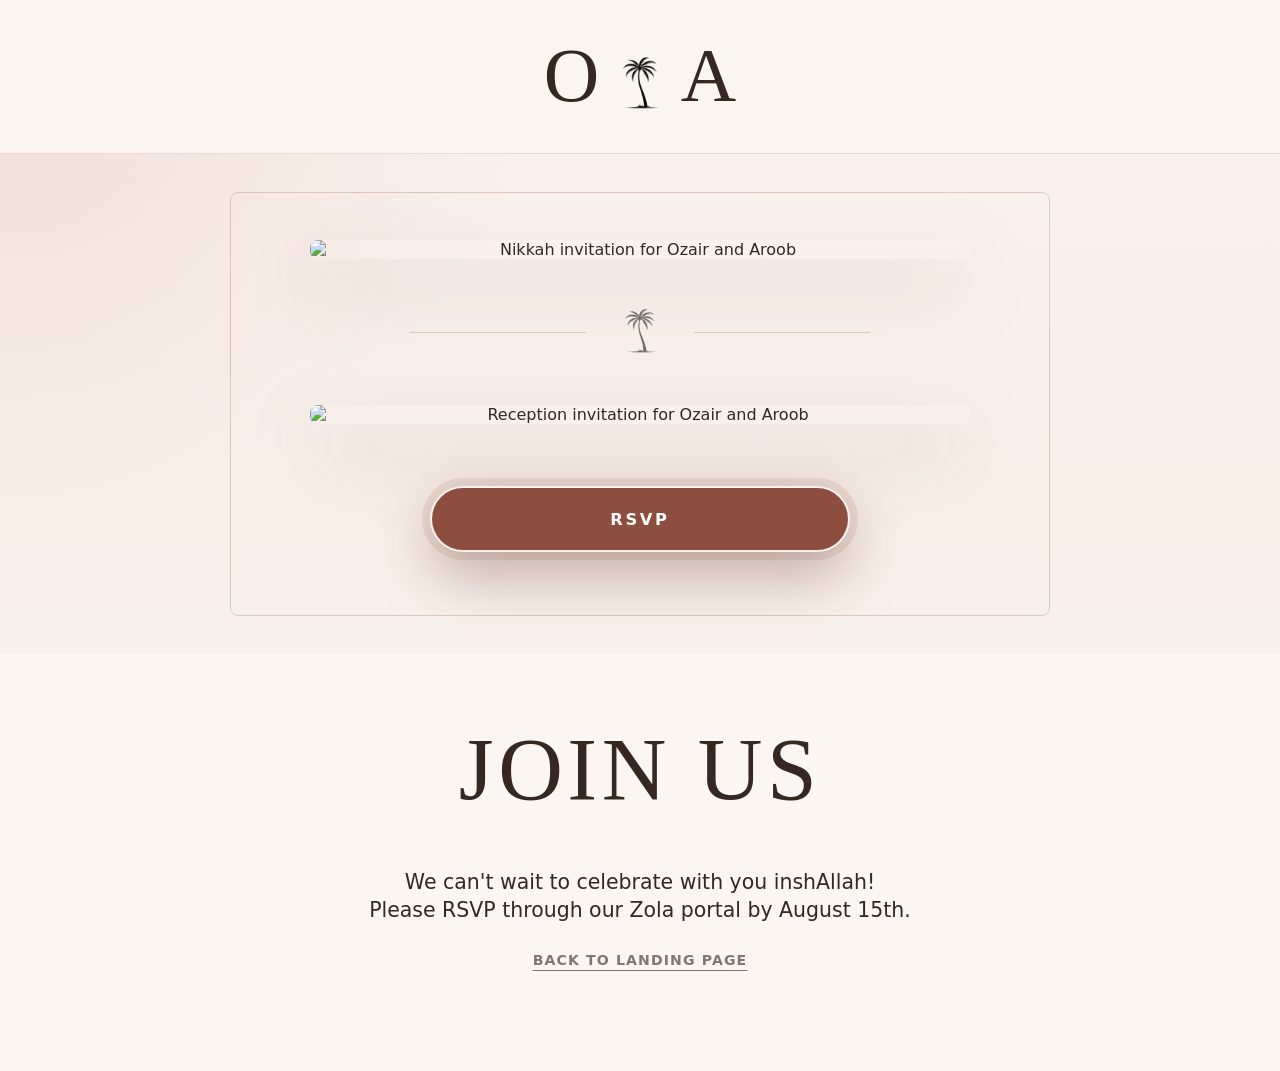
==== commit cc974279: "launch?" ====
--- a/invitation.html
+++ b/invitation.html
@@ -18,8 +18,8 @@
     <title>Ozair & Aroob | Wedding Celebration</title>
     <link rel="icon" href="data:image/svg+xml,%3Csvg xmlns='http://www.w3.org/2000/svg' viewBox='0 0 64 64'%3E%3Ctext y='52' x='32' text-anchor='middle' font-size='48'%3E%F0%9F%8C%B4%3C/text%3E%3C/svg%3E">
     <link rel="apple-touch-icon" href="assets/palmtreegpt.png">
-    <link rel="preload" as="image" href="assets/Nikkah%201.png">
-    <link rel="preload" as="image" href="assets/Reception%202.png">
+    <link rel="preload" as="image" href="assets/NikkahFinal.png">
+    <link rel="preload" as="image" href="assets/ReceptionFinal.PNG">
     <link rel="stylesheet" href="styles.css">
   </head>
   <body class="invitation-page">
@@ -35,7 +35,7 @@
       <section class="invitation-section" aria-label="Wedding invitations">
         <div class="invitation-grid">
           <div class="invitation-frame">
-            <img src="assets/Nikkah%201.png" alt="Nikkah invitation for Ozair and Aroob">
+            <img src="assets/NikkahFinal.png" alt="Nikkah invitation for Ozair and Aroob">
           </div>
           <div class="invitation-divider" aria-hidden="true">
             <span></span>
@@ -43,7 +43,7 @@
             <span></span>
           </div>
           <div class="invitation-frame">
-            <img src="assets/Reception%202.png" alt="Reception invitation for Ozair and Aroob">
+            <img src="assets/ReceptionFinal.PNG" alt="Reception invitation for Ozair and Aroob">
           </div>
         </div>
         <a class="primary-button invitation-rsvp" href="https://www.zola.com/wedding/ozairandaroob">RSVP</a>
--- a/styles.css
+++ b/styles.css
@@ -285,18 +285,25 @@
 .invitation-rsvp {
   position: relative;
   z-index: 1;
-  min-height: 58px;
-  min-width: min(360px, 86vw);
-  margin-top: 8px;
+  min-height: 66px;
+  min-width: min(420px, 88vw);
+  margin-top: 18px;
+  border: 2px solid rgba(255, 255, 255, 0.92);
   color: var(--white);
-  background: var(--ink);
-  box-shadow: 0 22px 58px rgba(53, 40, 32, 0.3);
-  letter-spacing: 0.12em;
+  background: #8d4e3f;
+  box-shadow:
+    0 22px 60px rgba(88, 43, 32, 0.36),
+    0 0 0 8px rgba(167, 123, 104, 0.16);
+  font-size: 1.02rem;
+  letter-spacing: 0.16em;
   text-transform: uppercase;
 }
 
 .invitation-rsvp:hover {
-  background: #4a392f;
+  background: #743e32;
+  box-shadow:
+    0 24px 66px rgba(88, 43, 32, 0.42),
+    0 0 0 8px rgba(167, 123, 104, 0.22);
 }
 
 .nikkah-section,
@@ -576,6 +583,12 @@
     width: min(430px, 92vw);
   }
 
+  .invitation-rsvp {
+    min-width: min(320px, 86vw);
+    min-height: 60px;
+    font-size: 0.95rem;
+  }
+
 }
 
 @media (prefers-reduced-motion: reduce) {
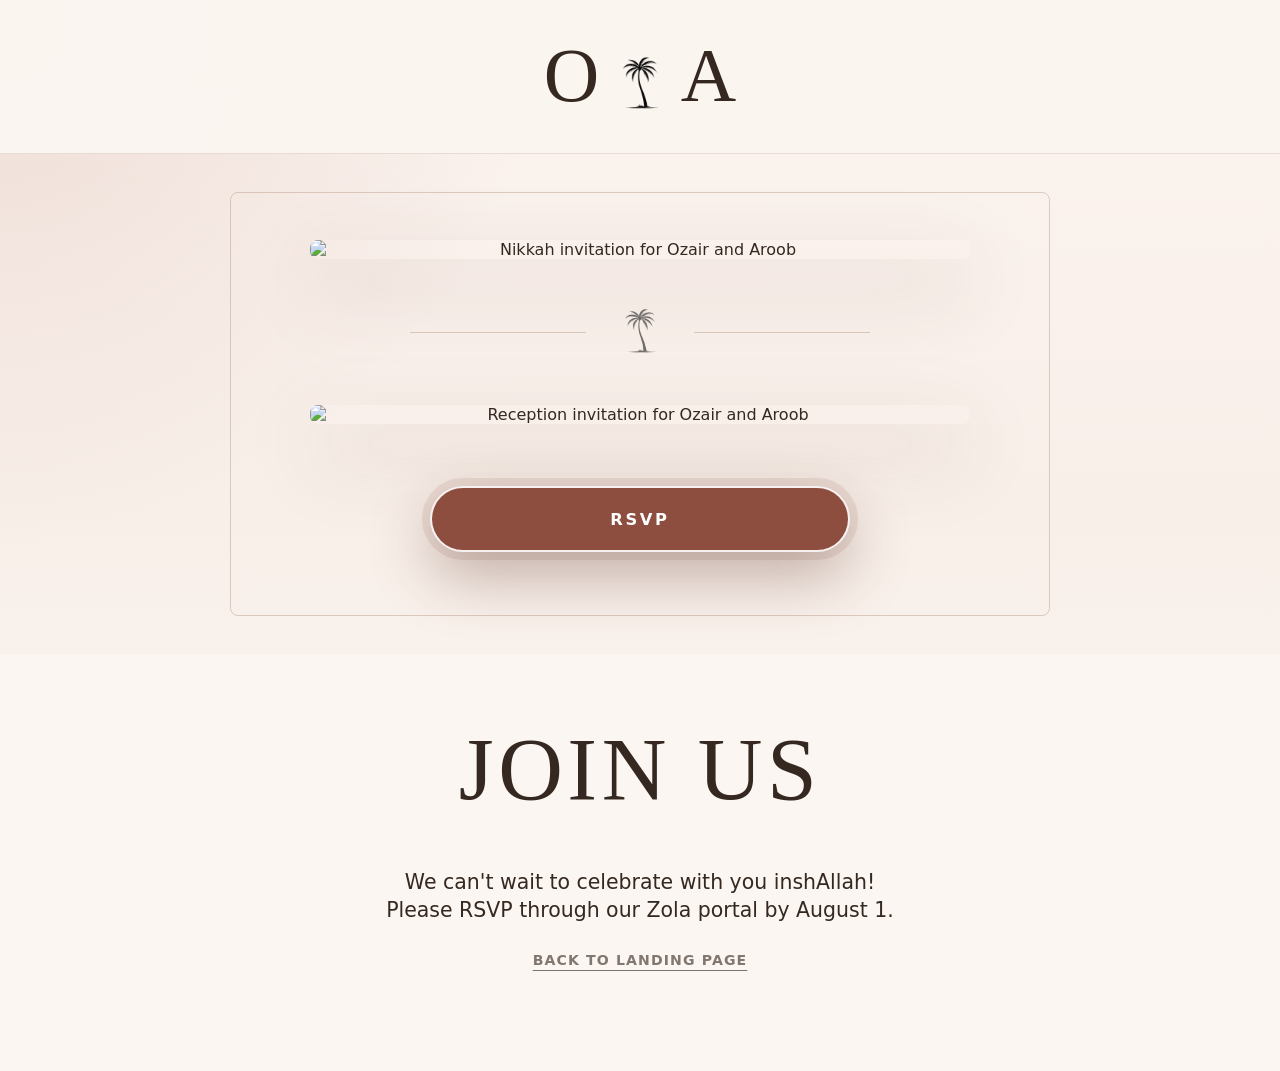
==== commit 0338de81: "LA" ====
--- a/invitation.html
+++ b/invitation.html
@@ -99,7 +99,7 @@
     <footer id="details" class="footer">
       <h2>Join Us</h2>
       <p>We can't wait to celebrate with you inshAllah!</p>
-      <p>Please RSVP through our Zola portal by August 15th.</p>
+      <p>Please RSVP through our Zola portal by August 1.</p>
       <a class="landing-link" href="index.html">Back to landing page</a>
     </footer>
   </body>
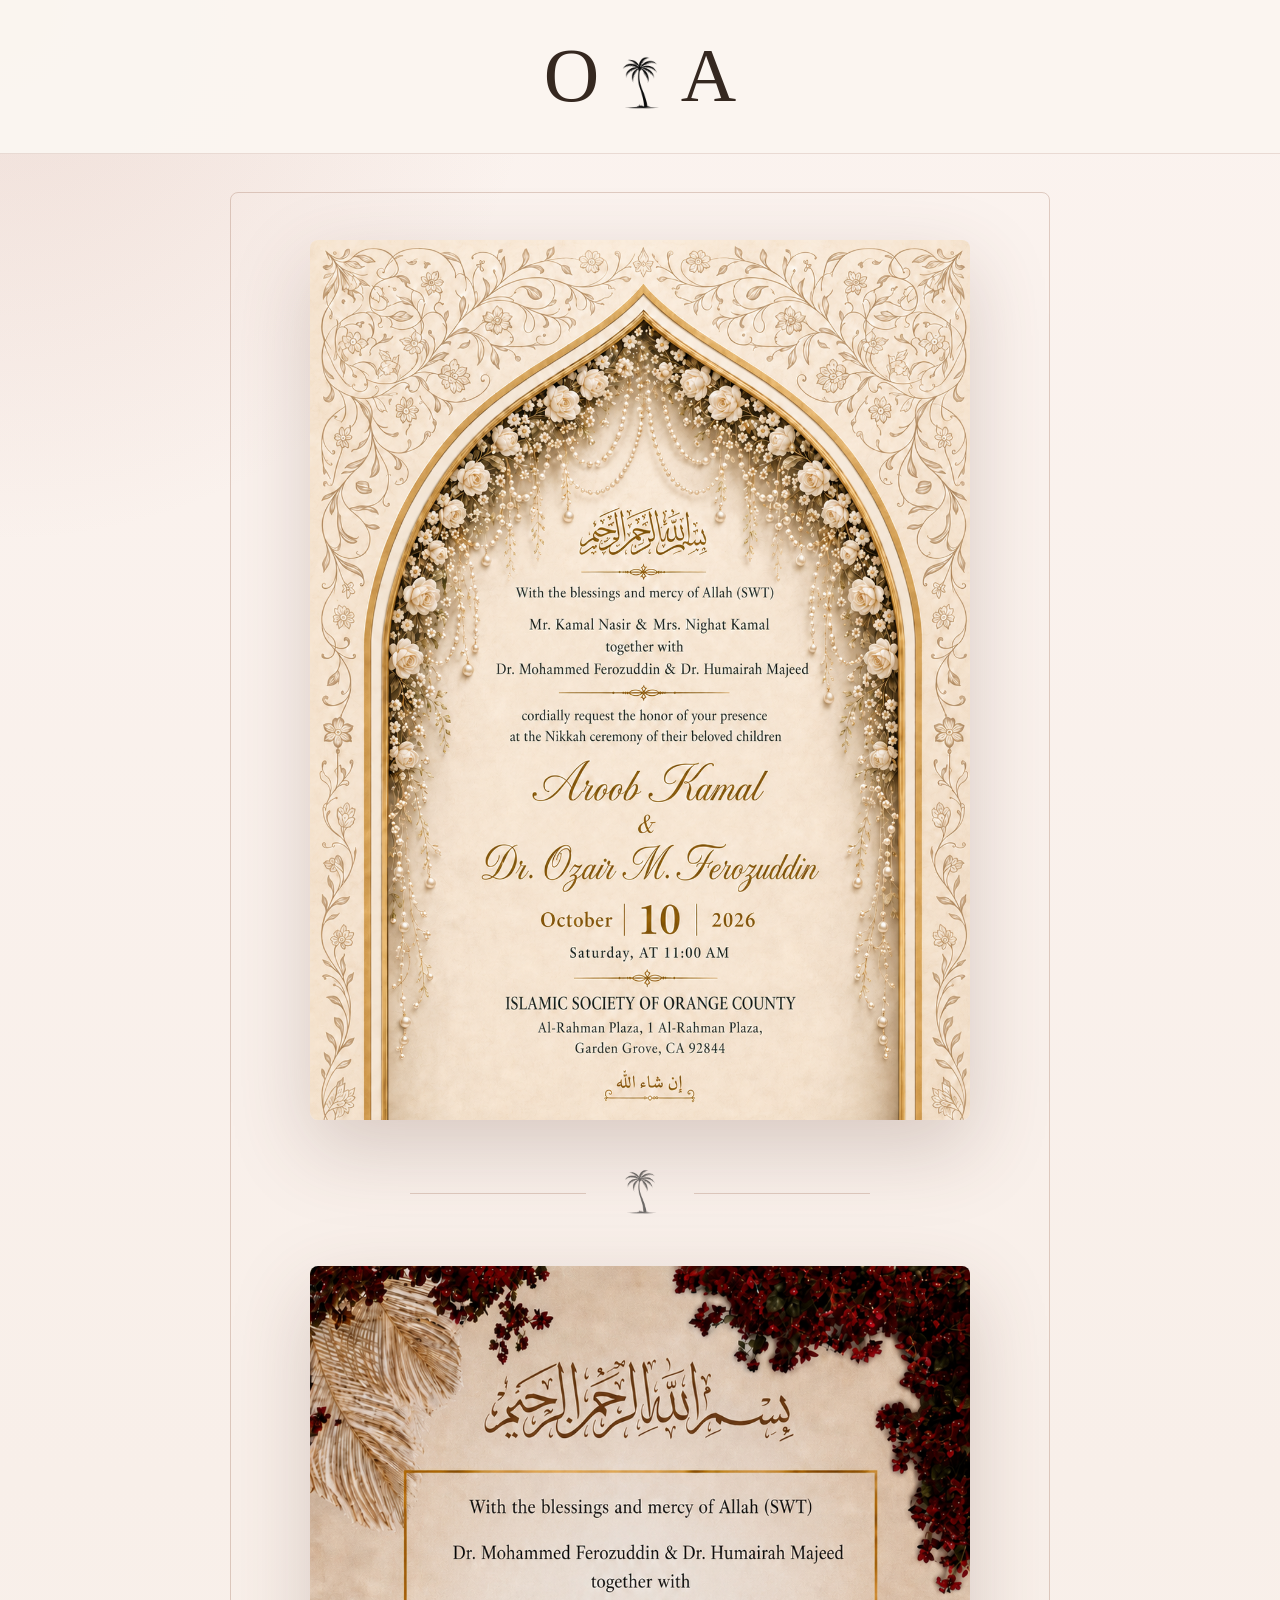
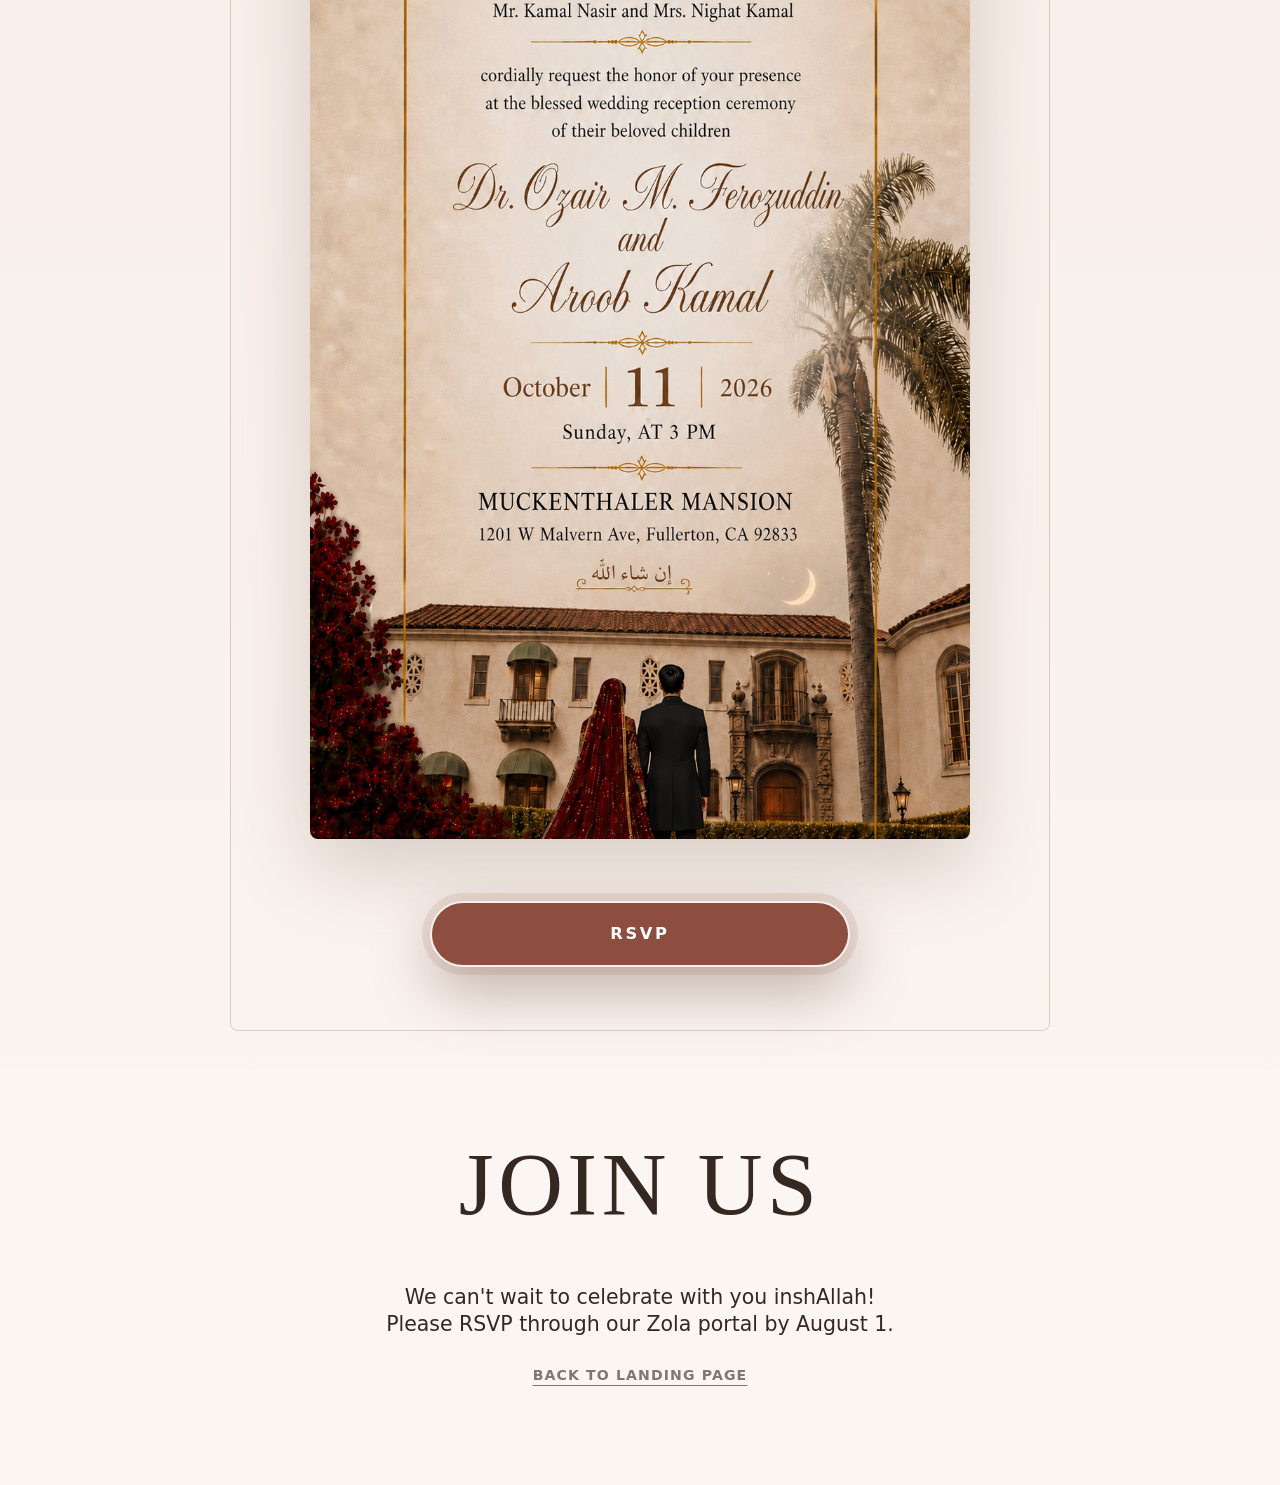
==== commit 4718d0a1: "updated page routing" ====
--- a/invitation.html
+++ b/invitation.html
@@ -4,103 +4,11 @@
     <meta charset="utf-8">
     <meta name="viewport" content="width=device-width, initial-scale=1">
     <meta name="robots" content="noindex, nofollow">
-    <meta name="description" content="Wedding celebration website for Ozair and Aroob.">
-    <meta property="og:title" content="Ozair & Aroob | Wedding Celebration">
-    <meta property="og:description" content="Wedding invitation and celebration details for Ozair and Aroob.">
-    <meta property="og:type" content="website">
-    <meta property="og:url" content="https://ozairandaroob.com/">
-    <meta property="og:image" content="https://ozairandaroob.com/assets/palmtreegpt.png">
-    <meta property="og:image:alt" content="Palm tree silhouette">
-    <meta name="twitter:card" content="summary">
-    <meta name="twitter:title" content="Ozair & Aroob | Wedding Celebration">
-    <meta name="twitter:description" content="Wedding invitation and celebration details for Ozair and Aroob.">
-    <meta name="twitter:image" content="https://ozairandaroob.com/assets/palmtreegpt.png">
-    <title>Ozair & Aroob | Wedding Celebration</title>
-    <link rel="icon" href="data:image/svg+xml,%3Csvg xmlns='http://www.w3.org/2000/svg' viewBox='0 0 64 64'%3E%3Ctext y='52' x='32' text-anchor='middle' font-size='48'%3E%F0%9F%8C%B4%3C/text%3E%3C/svg%3E">
-    <link rel="apple-touch-icon" href="assets/palmtreegpt.png">
-    <link rel="preload" as="image" href="assets/NikkahFinal.png">
-    <link rel="preload" as="image" href="assets/ReceptionFinal.PNG">
-    <link rel="stylesheet" href="styles.css">
+    <meta http-equiv="refresh" content="0; url=invitation/">
+    <title>Redirecting to Ozair &amp; Aroob Invitation</title>
+    <link rel="canonical" href="https://ozairandaroob.com/invitation/">
   </head>
-  <body class="invitation-page">
-    <header class="site-header" aria-label="Wedding site navigation">
-      <a class="brand" href="index.html">
-        O
-        <img class="brand-palm" src="assets/palmtreegpt.png" alt="">
-        A
-      </a>
-    </header>
-
-    <main>
-      <section class="invitation-section" aria-label="Wedding invitations">
-        <div class="invitation-grid">
-          <div class="invitation-frame">
-            <img src="assets/NikkahFinal.png" alt="Nikkah invitation for Ozair and Aroob">
-          </div>
-          <div class="invitation-divider" aria-hidden="true">
-            <span></span>
-            <img src="assets/palmtreegpt.png" alt="">
-            <span></span>
-          </div>
-          <div class="invitation-frame">
-            <img src="assets/ReceptionFinal.PNG" alt="Reception invitation for Ozair and Aroob">
-          </div>
-        </div>
-        <a class="primary-button invitation-rsvp" href="https://www.zola.com/wedding/ozairandaroob">RSVP</a>
-      </section>
-
-      <!--
-      <section id="welcome" class="nikkah-section" aria-labelledby="nikkah-title">
-        <img class="nikkah-image" src="assets/isoc-masjid-cropped.jpg" alt="Islamic Association of Orange County mosque exterior">
-        <div class="nikkah-veil"></div>
-        <div class="nikkah-card">
-          <h2 id="nikkah-title">Nikkah</h2>
-          <dl class="nikkah-list">
-            <div>
-              <dt>Date</dt>
-              <dd>Saturday, October 10, 2026</dd>
-            </div>
-            <div>
-              <dt>Time</dt>
-              <dd>Ceremony: 11:30 AM / Lunch</dd>
-            </div>
-            <div>
-              <dt>Location</dt>
-              <dd>Islamic Society of Orange County</dd>
-            </div>
-          </dl>
-        </div>
-      </section>
-
-      <section id="ceremony" class="reception-section" aria-labelledby="reception-title">
-        <img class="reception-image" src="assets/mansion.jpg" alt="Muckenthaler Mansion exterior with palm trees">
-        <div class="reception-veil"></div>
-        <div class="reception-card">
-          <h2 id="reception-title">Reception</h2>
-          <dl class="reception-list">
-            <div>
-              <dt>Date</dt>
-              <dd>Sunday, October 11, 2026</dd>
-            </div>
-            <div>
-              <dt>Time</dt>
-              <dd>3:00 PM</dd>
-            </div>
-            <div>
-              <dt>Location</dt>
-              <dd>Muckenthaler Mansion</dd>
-            </div>
-          </dl>
-        </div>
-      </section>
-      -->
-    </main>
-
-    <footer id="details" class="footer">
-      <h2>Join Us</h2>
-      <p>We can't wait to celebrate with you inshAllah!</p>
-      <p>Please RSVP through our Zola portal by August 1.</p>
-      <a class="landing-link" href="index.html">Back to landing page</a>
-    </footer>
+  <body>
+    <p><a href="invitation/">Continue to the invitation</a></p>
   </body>
 </html>
